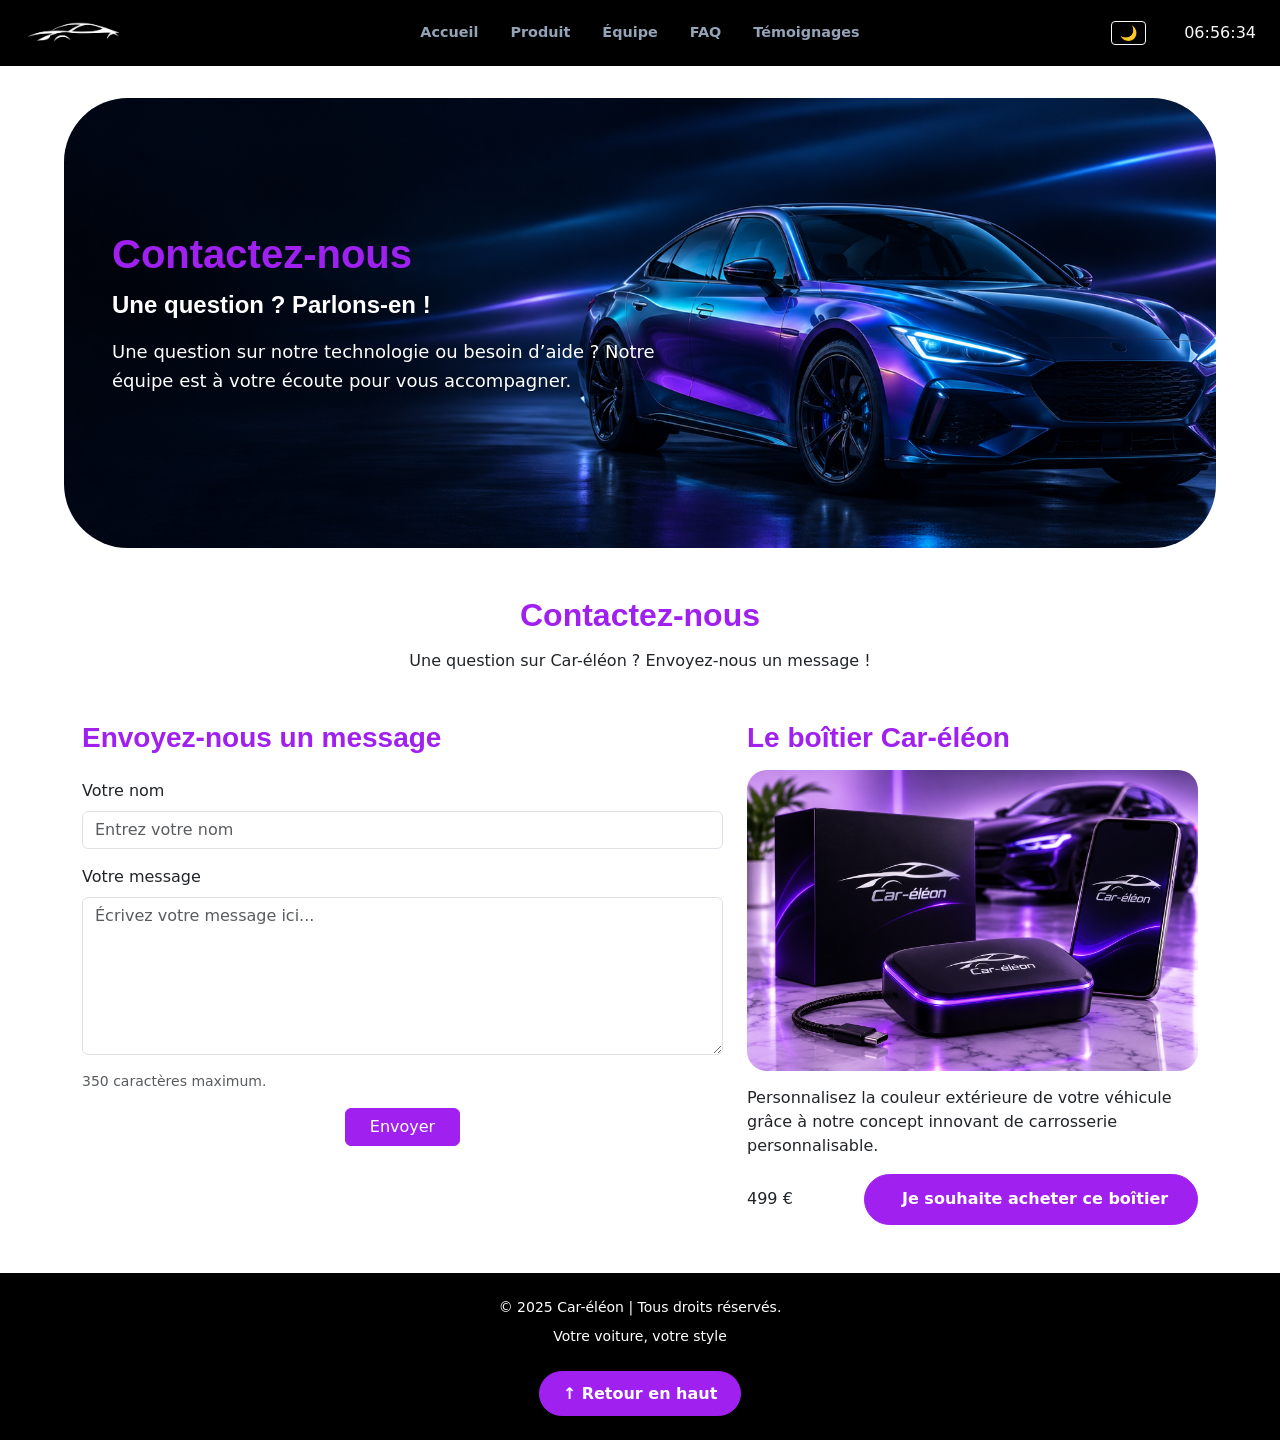
==== contact.html @ 33e38d56 "Wala push 1" ====
<!DOCTYPE html>
<!-- Définit la langue de la page en français -->
<html lang="fr">


<head>
    <!-- Définir l'encodage de la page -->
    <meta charset="UTF-8">
    <!-- Adaptation de la page aux écrans mobiles "BOOSTRAST" -->
    <meta name="viewport" content="width=device-width, initial-scale=1.0">
    <!-- Titre affiché dans l'onglet du navigateur -->
    <title>Car-éléon | Contact</title>
    <!-- Lier à ma page bootstrap -->
    <link href="https://cdn.jsdelivr.net/npm/bootstrap@5.3.3/dist/css/bootstrap.min.css" rel="stylesheet">
    <!-- Lier à ma page css -->
    <link href="css/style.css" type="text/css" rel="stylesheet">
</head>
 

<!-- Contenu visible de la page -->
<body id="haut" onload="UpdateClock()" onunload="KillClock()">

    <!-- En-tête du site : logo et navigation -->
    <header>
        <nav class="navbar navbar-expand-lg bg-black navbar-dark">
            <div class="container-fluid px-4">

                <!-- Le logo de l'entreprise -->
                <a href="accueil.html">
                    <img src="images/logocareleon.png" alt="Logo Car-éléon" width="100" height="50" class="object-fit-contain">
                </a>

                <!-- Bouton burger (mobile) -->
                <button class="navbar-toggler" type="button" data-bs-toggle="collapse" data-bs-target="#menu">
                    <span class="navbar-toggler-icon"></span>
                </button>

                <!-- Contient les liens de navigation générés par JavaScript -->
                <div class="collapse navbar-collapse" id="menu">
                    <ul class="navbar-nav mx-auto gap-lg-3" id="liens-menu">
                    </ul>
                </div>

                <!-- Horloge positionnée à droite -->
                <form id="theClock" class="ms-3 mb-0 d-flex align-items-center">

                    <button type="button"
                    id="darkModeToggle"
                    class="btn btn-sm btn-outline-light me-2"
                    onclick="toggleDisplayMode()"
                    aria-label="Activer le mode sombre"
                    aria-pressed="false">🌙</button>


                    <!-- Champ qui affiche l'heure -->
                    <input type="text"
                    id="theTime"
                    class="form-control-plaintext text-light text-end p-0 m-0"
                    value="--:--:--"
                    size="8"
                    readonly>
                </form>

            </div>
        </nav>
    </header>



    <!-- Section 1 : Bannière de la page contact -->
    <section class="banniere banniere-faq d-flex align-items-center text-white arrondi"
            aria-labelledby="titre-contact">

        <div class="texte-banniere d-flex flex-column align-items-start ms-3 ms-md-5">

            <h1 id="titre-contact">Contactez-nous</h1>

            <h2 class="slogan">Une question ? Parlons-en !</h2>

            <p class="description-banniere">
                Une question sur notre technologie ou besoin d’aide ?
                Notre équipe est à votre écoute pour vous accompagner.
            </p>

        </div>
    </section>



    <!-- SECTION 2 : Formulaire de contact -->
    <section id="sectionContact" class="py-5" aria-labelledby="titre-formulaire">

        <!-- Conteneur principal qui centre le contenu -->
        <div class="container">

            <!-- Titre et texte d'introduction du formulaire -->
            <div class="text-center mb-5">
                <h2 id="titre-formulaire">Contactez-nous</h2>
                <p>Une question sur Car-éléon ? Envoyez-nous un message !</p>
            </div>

            <!-- Organisation du contenu en deux colonnes sur les grands écrans -->
            <div class="row g-4 align-items-stretch">

                <!-- Première colonne : formulaire de contact -->
                <div class="col-12 col-lg-7">
                    <div class="carte-contact h-100">

                        <!-- Sous-titre du formulaire -->
                        <h3 class="mb-4">Envoyez-nous un message</h3>

                        <!-- Gestion de l'envoi avec JavaScript -->
                        <form id="contact" onsubmit="return false;">


                            <!-- Nom -->
                            <div class="mb-3">
                                <label for="Name" class="form-label">Votre nom</label>

                                <!-- Champ du nom obligatoire, limité à 100 caractères -->
                                <input
                                    type="text"
                                    class="form-control"
                                    id="Name"
                                    name="Name"
                                    maxlength="100"
                                    placeholder="Entrez votre nom"
                                    required>
                            </div>



                            <!-- Zone de saisie du message avec une limite de 350 caractères -->
                            <div class="mb-3">
                                <label id="lblMessage"
                                    for="Message"
                                    class="form-label">
                                    Votre message
                                </label>

                                <textarea
                                class="form-control"
                                id="Message"
                                name="Message"
                                rows="6"
                                maxlength="350"
                                placeholder="Écrivez votre message ici..."
                                oninput="countWordMessage(this)"
                                required></textarea>
                            </div>

                            <div class="form-text mb-3">
                                350 caractères maximum.
                            </div>



                            <!-- Conteneur qui centre le bouton d'envoi -->
                            <div class="text-center">
                                <button
                                    id="btnSend"
                                    class="btn btn-dark px-4"
                                    title="Envoyer"
                                    type="button"
                                    onclick="sendEmail(
                                    document.getElementById('Name').value,
                                    document.getElementById('Message').value
                                    )">

                                    <!-- Élément utilisé pour créer l'effet visuel du curseur -->


                                    <!-- Texte affiché sur le bouton -->
                                    Envoyer
                                </button>
                            </div>

                            <!-- Élément utilisé pour créer l'effet visuel du curseur -->
                            <div id="cursor" class="cursor"></div>


                        </form>
                    </div>
                </div>



                <!-- COLONNE DROITE : ACHAT DU BOÎTIER CAR-ÉLÉON -->
                <div class="col-12 col-lg-5">

                    <!-- Carte contenant les informations du boîtier -->
                    <div class="carte-produit h-100">


                        <!-- Titre présentant le produit -->
                        <h3>Le boîtier Car-éléon</h3>


                        <!-- Image représentant le boîtier Car-éléon -->
                        <img
                            src="images/achat.png"
                            alt="Boîtier électronique Car-éléon"
                            class="img-fluid image-boitier">


                        <!-- Description du fonctionnement et de l'intérêt du produit -->
                        <p>
                            Personnalisez la couleur extérieure de votre véhicule
                            grâce à notre concept innovant de carrosserie
                            personnalisable.
                        </p>


                        <!-- Prix et bouton d'achat alignés horizontalement -->
                        <div class="d-flex align-items-center justify-content-between gap-3 flex-wrap">

                            <!-- Prix du boîtier -->
                            <div class="prix-produit">499 €</div>

                            <!-- Bouton permettant au visiteur de manifester son intérêt pour l'achat -->
                            <button
                                type="button"
                                class="btn btn-achat"
                                id="interesseBoitier">


                                <!-- Icône de panier provenant de Bootstrap Icons -->
                                <i class="bi bi-cart3"></i>
                                Je souhaite acheter ce boîtier

                            </button>
                        </div>


                    </div>
                </div>
            </div>
        </div>
    </section>




    <!-- Pied de page commun à toutes les pages -->
    <footer class="footer bg-black text-white py-4 mt-0">
        <div class="container">

            <div class="row align-items-center">
                <!-- Informations Car-éléon à gauche -->
                <div class="col-12 text-center mb-3 mb-lg-0">
                    <p class="mb-2">
                        © 2025 Car-éléon | Tous droits réservés.
                    </p>

                    <p class="mb-0">
                        Votre voiture, votre style
                    </p>
                </div>

                <!-- Bouton retour en haut -->
                <div class="text-center mt-4">
                    <a href="#haut" class="btn btn-retour-haut">
                        ↑ Retour en haut
                    </a>
                </div>

            </div>
        </div>
    </footer>



    <script src="https://cdn.jsdelivr.net/npm/bootstrap@5.3.3/dist/js/bootstrap.bundle.min.js"></script>
    <script src="scripts/script.js"></script>
</body>
</html>
---- css/style.css ----
/*  Entete - nav-bar : NAVIGATION  */
/* Mode sombre */ 
/* Couleurs communes et composants qui utilisent des fonds explicites */
body {
    background-color: #ffffff;
    color: #212529;
    transition: background-color 0.2s ease, color 0.2s ease;
}


/* Applique un fond sombre et un texte clair lorsque le mode sombre est activé */
body.dark-mode {
    background-color: #1f1f1f !important;
    color: #f8f9fa;
}


/* Adapte les fonds des principales sections au mode sombre */
body.dark-mode .bg-light,
body.dark-mode .troisavantages,
body.dark-mode .couleurs-acceuil,
body.dark-mode .fonctionnement,
body.dark-mode .couleurs-produit,
body.dark-mode .video-produit,
body.dark-mode .avantages,
body.dark-mode .section-avis {
    background-color: #1f1f1f !important;
    color: #f8f9fa;
}


/* Assombrit les cartes tout en conservant un texte clair */
body.dark-mode .carte-avantage,
body.dark-mode .avantages .carte-avantage,
body.dark-mode .carte-avis,
body.dark-mode .card {
    background-color: #2b2b2b !important;
    color: #f8f9fa;
}


/* Modifie le fond et le texte de la section Notre vision */
body.dark-mode .notre-vision {
    background: #292929;
    color: #f8f9fa;
}


/* Éclaircit les paragraphes pour améliorer leur lisibilité en mode sombre */
body.dark-mode .couleurs-acceuil p,
body.dark-mode .fonctionnement .intro-section,
body.dark-mode .fonctionnement .etape p,
body.dark-mode .couleurs-produit p,
body.dark-mode .avantages .carte-avantage p,
body.dark-mode .card-text,
body.dark-mode .carte-avis .commentaire {
    color: #d7d7d7;
}


/* Adapte la couleur des titres au mode sombre */
body.dark-mode .fonctionnement h2,
body.dark-mode .fonctionnement .etape h3,
body.dark-mode .couleurs-produit h2,
body.dark-mode .card-title,
body.dark-mode .adresse h2,
body.dark-mode .carte-avis .date-client {
    color: #f8f9fa;
}


/* Personnalise le message d'information du diaporama en mode sombre */
body.dark-mode .couleurs-acceuil .alert {
    background-color: #33233d;
    color: #f8f9fa;
}


/* Personnalise la question ouverte de la FAQ en mode sombre */
body.dark-mode #faqAccordion .accordion-button:not(.collapsed) {
    background-color: #33233d;
    color: #d9a7ff;
}


/* Assombrit les questions et les réponses de la FAQ */
body.dark-mode #faqAccordion .accordion-button,
body.dark-mode #faqAccordion .accordion-body {
    background-color: #2b2b2b;
    color: #f8f9fa;
}


/* Assombrit les bordures des questions de la FAQ */
body.dark-mode #faqAccordion .accordion-item {
    border-color: #555;
}


/* Adapte les champs de saisie au mode sombre */
body.dark-mode input.form-control,
body.dark-mode textarea.form-control {
    background-color: #2b2b2b;
    color: #f8f9fa;
    border-color: #666;
}


/* Éclaircit le texte indicatif des champs de saisie */
body.dark-mode input.form-control::placeholder,
body.dark-mode textarea.form-control::placeholder {
    color: #adb5bd;
}


/* Heure */ 
/* Bouton placé juste à gauche de l'horloge */
#darkModeToggle {
    line-height: 1;
}

/* Ajuste la largeur de l'horloge selon son contenu */
#theTime {
    width: auto;
}




/* Liens des pages */
/* Définit la couleur, la taille et l'épaisseur des liens de navigation */
.navbar .nav-link {
    color: #94a3b8;  /* Gris bleuté quand le lien n'est pas actif */
    font-size: 0.9rem; /* Taille du texte */
    font-weight: 600;  /* Texte légèrement en gras */
}


/* Survol et page en cours : lien en blanc */
.navbar .nav-link:hover,
.navbar .nav-link.active {
    color: #ffffff;    
}


/* Page en cours : trait violet sous le lien */
.navbar .nav-link.active {
    border-bottom: 2px solid #A020F0; 
}


/* LIENS AU CENTRE DE LA BARRE (ordinateur) */
/* Ce bloc ne s'applique que sur les écrans de 992 px ou plus.
   En dessous, le menu burger garde son fonctionnement normal. */
@media (min-width: 992px) {

  .navbar .navbar-collapse {
    position: absolute;            /* Sort le menu du flux : le logo ne le pousse plus */
    left: 50%;                     /* Place le bord gauche du menu au milieu de la barre */
    transform: translateX(-50%);   /* Recule le menu de la moitié de sa largeur : il est pile centré */
    flex-grow: 0;                  /* Empêche le menu de s'étirer sur toute la largeur */
  }

}





/* Section 1 BANNIÈRES */
/* Mise en forme commune à toutes les bannières */
.banniere {
    min-height: 50vh;
    padding: 40px 0;
    background-position: center;
    background-size: cover;
    background-repeat: no-repeat;
    box-sizing: border-box;
}


/* Images différentes selon la page */
.banniere-accueil {
    background-image: url("../images/voitureaccueil.jpeg");
}

.banniere-produit {
    background-image: url("../images/boitier.jpg");
}

/* Image page Équipe */
.banniere-equipe {
    background-image: url("../images/equipe.png");
}

/* Image page Témoignages */
.banniere-temoignages {
    background-image: url("../images/voitureavis.png");
}

.banniere-faq {
    background-image: url("../images/fondfaq.png");
}


/* Arrondit les coins des bannières et masque les débordements */
.arrondi {
    border-radius: 4rem;
    margin: 2em clamp(1rem, 5vw, 8em) 0;
    overflow: hidden;
}



/* section 1 banniere : Bloc de texte commun */
/* Définit la largeur maximale du bloc de texte des bannières */
.texte-banniere {
    width: 100%;
    max-width: 650px;
    min-width: 0;
    box-sizing: border-box;
}


/* Adapte la taille du titre principal à la largeur de l'écran */
.texte-banniere h1 {
    font-size: clamp(1.75rem, 4vw, 2.5rem);
    line-height: 1.15;
    margin-bottom: 12px;
    font-family: Orbitron, sans-serif;
    overflow-wrap: break-word;
}


/* Adapte la taille du slogan à la largeur de l'écran */
.slogan {
    font-size: clamp(1.15rem, 2.5vw, 1.5rem);
    line-height: 1.3;
    margin-bottom: 18px;
    font-family: Montserrat, sans-serif;
    overflow-wrap: break-word;
}


/* Limite la largeur et améliore la lisibilité du texte de présentation */
.description-banniere {
    max-width: 550px;
    font-size: clamp(1rem, 1.5vw, 1.125rem);
    line-height: 1.6;
    margin: 0 0 20px;
    overflow-wrap: break-word;
}


/* Met en forme la phrase complémentaire de la page Équipe */
.accroche-banniere {
    font-size: clamp(0.95rem, 1.4vw, 1rem);
    line-height: 1.5;
    margin-top: 0;
    overflow-wrap: break-word;
}



/* ADAPTATION AUX TÉLÉPHONES*/
@media (max-width: 767.98px) {

    /* La bannière peut grandir si le texte prend plus de place */
    .banniere {
        min-height: 55vh;
        height: auto;
        padding: 32px 0;
    }

    /* Réduit les espaces sur les petits écrans */
    .texte-banniere {
        max-width: 100%;
    }

    /* Évite les marges trop importantes sur téléphone */
    .texte-banniere h1 {
        margin-bottom: 10px;
    }

    .slogan {
        margin-bottom: 14px;
    }

    /* Le bouton reste dans la largeur disponible */
    .banniere .btn {
        max-width: 100%;
        white-space: normal;
    }
}






/* Page d'accueil */
/* STYLE COMMUN AUX TROIS BOUTONS */
/* Harmonise l'apparence des boutons Technologie, Achat et Retour en haut */
.btn-technologie,
.btn-achat,
.btn-retour-haut {
    display: inline-flex;
    align-items: center;
    justify-content: center;
    gap: 8px;

    font-family: inherit;
    font-size: 1rem;
    font-weight: 600;
    line-height: 1.5;

    color: white;
    background-color: #A020F0;
    border: 1px solid #A020F0;
    border-radius: 2rem;

    padding: 0.8rem 1.8rem;
    text-decoration: none;


/* Rend progressifs les changements de couleur et de position */
    transition: background-color 0.3s ease,
                transform 0.3s ease;
}


/* EFFET AU SURVOL DES TROIS BOUTONS */
.btn-technologie:hover,
.btn-achat:hover,
.btn-retour-haut:hover {
    color: white;
    background-color: #8018C0;
    border-color: #8018C0;
    transform: translateY(-2px);
}


/* ICÔNE DU PANIER */
.btn-achat i {
    font-size: 1.2rem;
}


/* BOUTON RETOUR EN HAUT */

.btn-retour-haut {
    padding: 0.6rem 1.4rem;
}



/* Section 2 Page acceuil : Les avantages de Car-éléon */
/* Fond de la section */
.troisavantages,
.couleurs-acceuil,
.notre-vision {
    font-family: Helvetica, Arial, sans-serif;
}


/* TITRES DES SECTIONS */
.troisavantages h2,
.couleurs-acceuil h2,
.notre-vision h2 {
    color: #A020F0;
    font-size: 36px;
    font-weight: 700;
    margin-bottom: 25px;
}


/* SECTIONS 2 ET 3 */
.troisavantages,
.couleurs-acceuil {
    background-color: white;
}


/* SECTION 2 : AVANTAGES */
.troisavantages {
    padding: 60px 20px;
}

.carte-avantage {
    background-color: #F4F7FA;
    color: #24364B;
    padding: 40px 25px;
    min-height: 250px;
    border-radius: 16px;
    box-shadow: 0 6px 18px rgba(0, 0, 0, 0.12);
    transition: transform 0.3s ease, box-shadow 0.3s ease;
}

.carte-avantage img {
    width: 75px;
    height: 75px;
    object-fit: contain;
}

.carte-avantage p {
    font-size: 18px;
    line-height: 1.5;
    margin-bottom: 0;
}


@media (hover: hover) {
    .carte-avantage:hover {
        transform: translateY(-5px);
        box-shadow: 0 12px 25px rgba(0, 0, 0, 0.18);
    }
}


/* SECTION 3 page accueil : COULEURS */
.couleurs-acceuil {
    padding: 60px 20px;
}

.couleurs-acceuil h2 {
    margin-bottom: 15px;
}

.couleurs-acceuil p {
    color: #24364B;
    font-size: 18px;
    line-height: 1.5;
}

.couleurs-acceuil .alert {
    max-width: 600px;
    border: 2px solid #A020F0;
    border-radius: 12px;
    background-color: #f8f0ff;
    color: #24364B;
}

.diaporama-voiture {
    display: block;
    width: 50%;
    height: 250px;
    object-fit: contain;
    margin: 0 auto;
    cursor: pointer;
    border-radius: 20px; /* Coins arrondis */
    transition: transform 0.3s ease;
}

@media (hover: hover) {
    .diaporama-voiture:hover {
        transform: scale(1.05);
    }
}


/* SECTION 4 page acceuil : NOTRE VISION */
.notre-vision {
    background: linear-gradient(135deg, #F5F5F8, #E8E8EF);
    color: #24364B;
    padding: 60px 20px;
    margin: 0;
}

.notre-vision .surtitre-vision {
    color: #A020F0;
    font-size: 18px;
    font-weight: 600;
    letter-spacing: 2px;
    margin-bottom: 15px;
}

.notre-vision p:not(.surtitre-vision) {
    font-size: 18px;
    line-height: 1.5;
}

.image-vision {
    display: block;
    width: 100%;
    max-height: 400px;
    object-fit: cover;
    border-radius: 16px;
    box-shadow: 0 6px 18px rgba(0, 0, 0, 0.12);
}

/* BOUTON */
.btn-vision {
    background-color: #A020F0;
    color: white;
    border: 1px solid #A020F0;
    border-radius: 8px;
    padding: 12px 25px;
    font-size: 16px;
    font-weight: 600;
    text-decoration: none;
    transition: background-color 0.3s ease;
}

.btn-vision:hover {
    background-color: #8018C0;
    border-color: #8018C0;
    color: white;
}

/* ADAPTATION AUX TÉLÉPHONES */
@media (max-width: 767.98px) {
    .troisavantages,
    .couleurs-acceuil,
    .notre-vision {
        padding: 40px 15px;
    }

    .troisavantages h2,
    .couleurs-acceuil h2,
    .notre-vision h2 {
        font-size: 28px;
    }

    .carte-avantage {
        min-height: 200px;
        padding: 30px 20px;
    }

    .carte-avantage img {
        width: 65px;
        height: 65px;
    }

    .carte-avantage p {
        font-size: 17px;
    }

    .couleurs-acceuil p,
    .notre-vision p:not(.surtitre-vision) {
        font-size: 16px;
    }

    .diaporama-voiture {
        width: 90%;
        height: 180px;
    }

    .notre-vision .surtitre-vision {
        font-size: 16px;
    }

    .image-vision {
        max-height: 280px;
    }
}






/* PAGE PRODUIT */
/* Section 2 page produit : Comment ça fonctionne ? */
/* Fond blanc de la section */
.fonctionnement {
    background-color: white;
}

/* Style du titre */
.fonctionnement h2 {
    font-size: 1.3rem; /* Taille du titre */
    font-weight: 700; /* Titre en gras */
    color: #0f172a; /* Couleur bleu foncé */
}

/* Style du petit texte d'introduction */
.intro-section {
    font-size: 0.9rem; /* Texte assez petit */
    color: #64748b; /* Gris bleuté */
    line-height: 1.5; /* Espace entre les lignes */
}

/* Taille des images des étapes */
.fonctionnement .etape img {
    width: 50px; /* Largeur de l'image */
    height: 50px; /* Hauteur de l'image */
    border-radius: 50%;
    object-fit: cover;
     /* Garde l'image sans la déformer */
}

/* Style des titres des étapes */
.fonctionnement .etape h3 {
    font-size: 0.95rem; /* Taille du sous-titre */
    font-weight: 700; /* Texte en gras */
    color: #0f172a; /* Bleu foncé */
}

/* Style des explications sous les étapes */
.fonctionnement .etape p {
    font-size: 0.8rem; /* Taille du texte */
    color: #64748b; /* Gris bleuté */
    line-height: 1.5; /* Rend le texte plus facile à lire */
}

/* Image de l'application Car-éléon */
img.image-interactive {
    display: block;
    width: 100% !important;
    max-width: 900px !important;
    height: auto !important;
    margin: 15px auto;
    border-radius: 10px !important;
    object-fit: contain;

    /* Rend la rotation et l'ombre progressives */
    transition: transform 0.4s ease, box-shadow 0.4s ease;

    /* Indique que l'image est interactive */
    cursor: pointer;

    /* Ombre discrète au repos */
    box-shadow: 0 2px 8px rgba(0, 0, 0, 0.10);
}

/* Rotation et ombre lorsque la souris passe sur l'image */
img.image-interactive.rotation {
    transform: rotate(3deg);
    box-shadow: 0 8px 20px rgba(0, 0, 0, 0.25);
}



/* Section 3 page produit : Les couleurs disponibles */
/* Fond et bordure de la section */
.couleurs-produit {
    background-color: white; /* Fond blanc */
    border-bottom: 1px solid #e2e8f0; /* Fine ligne en bas */
}

/* Style du titre */
.couleurs-produit h2 {
    font-size: 1.3rem; /* Taille du titre */
    font-weight: 700; /* Titre en gras */
    color: #0f172a; /* Bleu foncé */
}

/* Affichage des images des couleurs */
.couleurs-produit img {
    width: 64px; /* Largeur de l'image */
    height: 64px; /* Hauteur de l'image */
    border-radius: 50%; /* Donne une forme ronde */
    object-fit: cover; /* Remplit le cercle sans déformer */
}

/* Style des noms des couleurs */
.couleurs-produit p {
    font-size: 0.8rem; /* Taille du texte */
    font-weight: 600; /* Texte légèrement en gras */
    color: #334155; /* Gris foncé */
}


/* Section 4 page produit : Une expérience automobile unique */
/* Fond légèrement gris pour cette section */
.avantages {
    background-color: #f8fafc;
}

/* Apparence des trois cartes */
.avantages .carte-avantage {
    background-color: white; /* Fond blanc */
    border-radius: 10px; /* Coins arrondis */
}

/* Style des icônes */
.icone-avantage {
    font-size: 1.8rem; /* Taille des icônes */
    color: #0f5786; /* Couleur bleue */
}

/* Style des titres des cartes */
.avantages .carte-avantage h3 {
    font-size: 1.2rem; /* Taille du titre */
    font-weight: bold; /* Titre en gras */
    color: #171717; /* Presque noir */
}

/* Style des textes des cartes */
.avantages .carte-avantage p {
    font-size: 0.95rem; /* Taille du texte */
    color: #555; /* Gris foncé */
    line-height: 1.6; /* Espace entre les lignes */
}


/* Adaptation aux téléphones */
@media (max-width: 576px) {
    img.image-application {
        max-width: 100%;
        margin: 15px auto;
    }
}


/* Section 5 page produit : Vidéo de présentation */
/* Fond blanc derrière la vidéo */
.video-produit {
    background-color: white;
}/* Footer commun à toutes les pages */
.footer {
    font-size: 14px;
}



/* PAGE EQUIPE  */
/* Section 2 : menbre des équipes */
/* Sélectionne les photos des membres */
.card-img-top {
    height: 250px; /* Définit la hauteur des photos à 250 pixels */
    object-fit: cover; /* Remplit l'espace sans déformer les photos */
}

/* Sélectionne les titres des cartes */
.card-title {
    font-size: 21px; /* Définit la taille du texte à 21 pixels */
    color: #0f1b2d; /* Définit la couleur du titre */
    margin-bottom: 8px; /* Ajoute un espace sous le titre */
}


/* Sélectionne les rôles des membres */
.role {
    color: #A020F0; /* Donne une couleur orange au rôle */
    font-weight: bold; /* Met le texte en gras */
    margin-bottom: 12px; /* Ajoute un espace sous le rôle */
}


/* Sélectionne les descriptions des membres */
.card-text {
    font-size: 14px; /* Définit la taille du texte à 14 pixels */
    line-height: 1.6; /* Augmente l'espace entre les lignes */
}


/* Ajoute une animation aux cartes */
.card {
    transition: transform 0.3s, box-shadow 0.3s; /* Rend les changements progressifs pendant 0,3 seconde */
}


/* Définit l'apparence des cartes au passage de la souris */
.card:hover {
    transform: translateY(-5px); /* Déplace légèrement la carte vers le haut */
    box-shadow: 0 8px 18px rgba(0, 0, 0, 0.15) !important; /* Ajoute une ombre autour de la carte */
}


/* Sélectionne les images des icônes e-mail dans les cartes */
.zone-email {
    display: flex; /* Utilise Flexbox pour organiser le contenu */
    justify-content: center; /* Centre le bouton horizontalement */
    align-items: center; /* Centre le bouton verticalement */
    margin-top: 20px; /* Ajoute un espace au-dessus du bouton */
}

/* Style du bouton enveloppe */
.bouton-email {
    display: inline-flex; /* Permet de centrer l'icône dans le bouton */
    justify-content: center; /* Centre l'icône horizontalement */
    align-items: center; /* Centre l'icône verticalement */

    width: 52px; /* Définit la largeur du bouton */
    height: 52px; /* Définit la hauteur du bouton */

    background-color: #A020F0; /* Définit la couleur violette du fond */
    color: #ffffff; /* Définit la couleur blanche de l'icône */

    border: 2px solid #A020F0; /* Ajoute une bordure violette */
    border-radius: 50%; /* Donne une forme circulaire au bouton */

    font-size: 25px; /* Définit la taille de l'icône */
    text-decoration: none; /* Supprime le soulignement du lien */

    transition: all 0.3s ease; /* Rend les changements plus fluides */
}

/* Effet appliqué lorsque la souris passe sur le bouton */
.bouton-email:hover {
    background-color: #8018C0; /* Assombrit le fond */
    border-color: #8018C0; /* Assombrit la bordure */
    color: #ffffff; /* Garde l'icône en blanc */

    transform: translateY(-4px) scale(1.08); /* Déplace légèrement le bouton vers le haut et l'agrandit */

    box-shadow: 0 5px 15px rgba(160, 32, 240, 0.35); /* Ajoute une ombre violette */
}

/* Style du bouton en mode clair */
body:not(.dark-mode) .bouton-email {
    background-color: #A020F0; /* Garde le fond violet */
    color: #ffffff; /* Garde l'icône blanche */
}

/* Style du bouton en mode sombre */
body.dark-mode .bouton-email {
    background-color: #A020F0; /* Définit le fond violet */
    color: #ffffff; /* Définit l'icône blanche */
    border-color: #A020F0; /* Garde la bordure violette */

    box-shadow: 0 0 12px rgba(160, 32, 240, 0.25); /* Ajoute une légère lueur violette */
}

/* Effet au survol en mode sombre */
body.dark-mode .bouton-email:hover {
    background-color: #8018C0; /* Assombrit le fond */
    color: #ffffff; /* Garde l'icône blanche */
    box-shadow: 0 0 18px rgba(160, 32, 240, 0.55); /* Renforce la lueur violette */
}

/* Adaptation du bouton aux petits écrans (téléphones) */
@media (max-width: 576px) {
    .bouton-email {
        width: 48px; /* Réduit la largeur du bouton */
        height: 48px; /* Réduit la hauteur du bouton */
        font-size: 23px; /* Réduit la taille de l'icône */
    }
}
/* PERSONNALISATION DE NOTRE LOCALISATION */
.adresse {
    width: 100%; /* La section prend toute la largeur disponible */
    text-align: center; /* Centre le contenu horizontalement */
}

/* TITRE */
.adresse h2 {
    font-size: 30px; /* Définit la taille du titre */
    font-weight: bold; /* Met le titre en gras */
    color: #000; /* Donne une couleur noire au titre */
    margin-bottom: 25px; /* Ajoute un espace sous le titre */
}

/* CARTE GOOGLE MAPS */
.adresse .map-container {
    width: 80%; /* La carte occupe 80% de la largeur */
    height: 350px; /* Définit la hauteur de la carte */
    margin: 0 auto; /* Centre la carte */
    border-radius: 30px; /* Arrondit les coins */
    overflow: hidden; /* Cache ce qui dépasse */
    box-shadow: 0 4px 15px rgba(0, 0, 0, 0.15); /* Ajoute une ombre */
    transition: box-shadow 0.4s ease, transform 0.4s ease; /* Anime les effets progressivement */
}

/* EFFET AU SURVOL EN MODE CLAIR */
.adresse .map-container:hover {
    box-shadow: 0 0 20px rgba(0, 123, 255, 0.6); /* Ajoute une ombre bleue */
    transform: scale(1.01); /* Agrandit légèrement la carte */
}

/* MODE SOMBRE */
body.dark-mode .adresse .map-container {
    box-shadow:
        0 0 15px rgba(160, 32, 240, 0.7), /* Première ombre violette */
        0 0 30px rgba(160, 32, 240, 0.5), /* Deuxième ombre violette */
        0 0 45px rgba(160, 32, 240, 0.3); /* Troisième ombre violette */
}

/* EFFET SOMBRE SUR GOOGLE MAPS */
body.dark-mode .adresse iframe {
    filter: invert(90%) hue-rotate(180deg); /* Inverse les couleurs pour créer un effet sombre */
}

/* IFRAME */
.adresse iframe {
    width: 100%; /* Prend toute la largeur du conteneur */
    height: 100%; /* Prend toute la hauteur du conteneur */
    border: none; /* Supprime la bordure */
    display: block; /* Affiche l'iframe en bloc */
}

/* RESPONSIVE : ADAPTATION AUX TÉLÉPHONES */
@media (max-width: 600px) {
    .adresse .map-container {
        width: 100%; /* Prend toute la largeur sur mobile */
        height: 250px; /* Réduit la hauteur */
        border-radius: 25px; /* Réduit l'arrondissement */
    }

    .adresse h2 {
        font-size: 24px; /* Réduit la taille du titre */
    }
}

/* PAGE FAQ */
/* Section 2 page faq : Question-réponse */
/* Personnalisation lorsque la question est ouverte */
#faqAccordion .accordion-button:not(.collapsed) {
  background-color: #f3e5ff; /* Applique un fond violet clair */
  color: #A020F0; /* Affiche le texte en violet */
}

/* Personnalisation lorsqu'il est sélectionné */
#faqAccordion .accordion-button:focus {
  border-color: #A020F0; /* la bordure en violet */
  box-shadow: 0 0 0 0.2rem rgba(160, 32, 240, 0.2);   /* Ajoute un halo violet transparent autour du bouton */

}

/* Espacement et arrondi des blocs de questions */
#faqAccordion .accordion-item {
  margin-bottom: 10px;
  border-radius: 8px;
  overflow: hidden;
}


/* Bouton de contact */
.btn-dark {
  background-color: #A020F0;
  border-color: #A020F0;
}

.btn-dark:hover {
  background-color: #8015c0;
  border-color: #8015c0;
}





/* PAGE CONTACT */
/* Couleur des champs lorsqu'on clique dessus */
#sectionContact .form-control:focus {
    border-color: #A020F0;
    box-shadow: 0 0 0 0.25rem rgba(160, 32, 240, 0.25);
}

/* Image du boîtier Car-éléon dans la partie achat */
.image-boitier {
    display: block;
    width: 100%;
    height: auto;
    border-radius: 20px; /* Coins arrondis */
    margin: 15px auto;
}

/* Titres de la page Contact */
/* Titres violets de la page Contact */
#titre-contact,
#titre-formulaire,
.carte-contact h3,
.carte-produit h3 {
    font-family: 'Orbitron', sans-serif;
    color: #A020F0;
    font-weight: 700;
}

/* Slogan dans la bannière */
#titre-contact + .slogan {
    font-family: 'Montserrat', sans-serif;
    font-weight: 600;
}

/* Titres des sections : taille adaptée */
#titre-formulaire {
    margin-bottom: 15px;
}

/* Petit effet au survol des titres de cartes, facultatif */
.carte-contact h3,
.carte-produit h3 {
    transition: color 0.3s ease;
}





/* PAGE Témoignages */ 
/* Section qui contient les avis */
.section-avis {
    background-color: #f5f5f5;
    padding: 40px 5%;
}

/* Organisation des six cartes : 3 colonnes */
.grille-avis {
    display: grid;
    grid-template-columns: repeat(3, 1fr);
    gap: 25px;
    max-width: 1200px;
    margin: auto;
}

/* Apparence des cartes de témoignages */
.carte-avis {
    background-color: white;
    border-radius: 12px;
    padding: 20px;
    box-shadow: 0 4px 12px rgba(0, 0, 0, 0.10);
    transition: transform 0.3s ease;
}

/* Effet au survol */
.carte-avis:hover {
    transform: scale(1.05);
}

/* Ligne contenant la photo et les étoiles */
.entete-avis {
    display: flex;
    align-items: center;
    gap: 15px;
    margin-bottom: 15px;
}

/* Photo ronde du client */
.photo-client {
    width: 60px;
    height: 60px;
    border-radius: 50%;
    object-fit: cover;
}

/* Image des cinq étoiles */
.etoiles {
    width: 110px;
    height: auto;
    object-fit: contain;
}

/* Commentaire du client */
.carte-avis .commentaire {
    font-size: 14px;
    line-height: 1.5;
    color: #444444;
    margin-bottom: 15px;
}

/* Nom du client */
.carte-avis .nom-client {
    font-weight: bold;
    font-size: 15px;
    margin-bottom: 4px;
}

/* Date de l'avis */
.carte-avis .date-client {
    font-size: 12px;
    color: #777777;
}
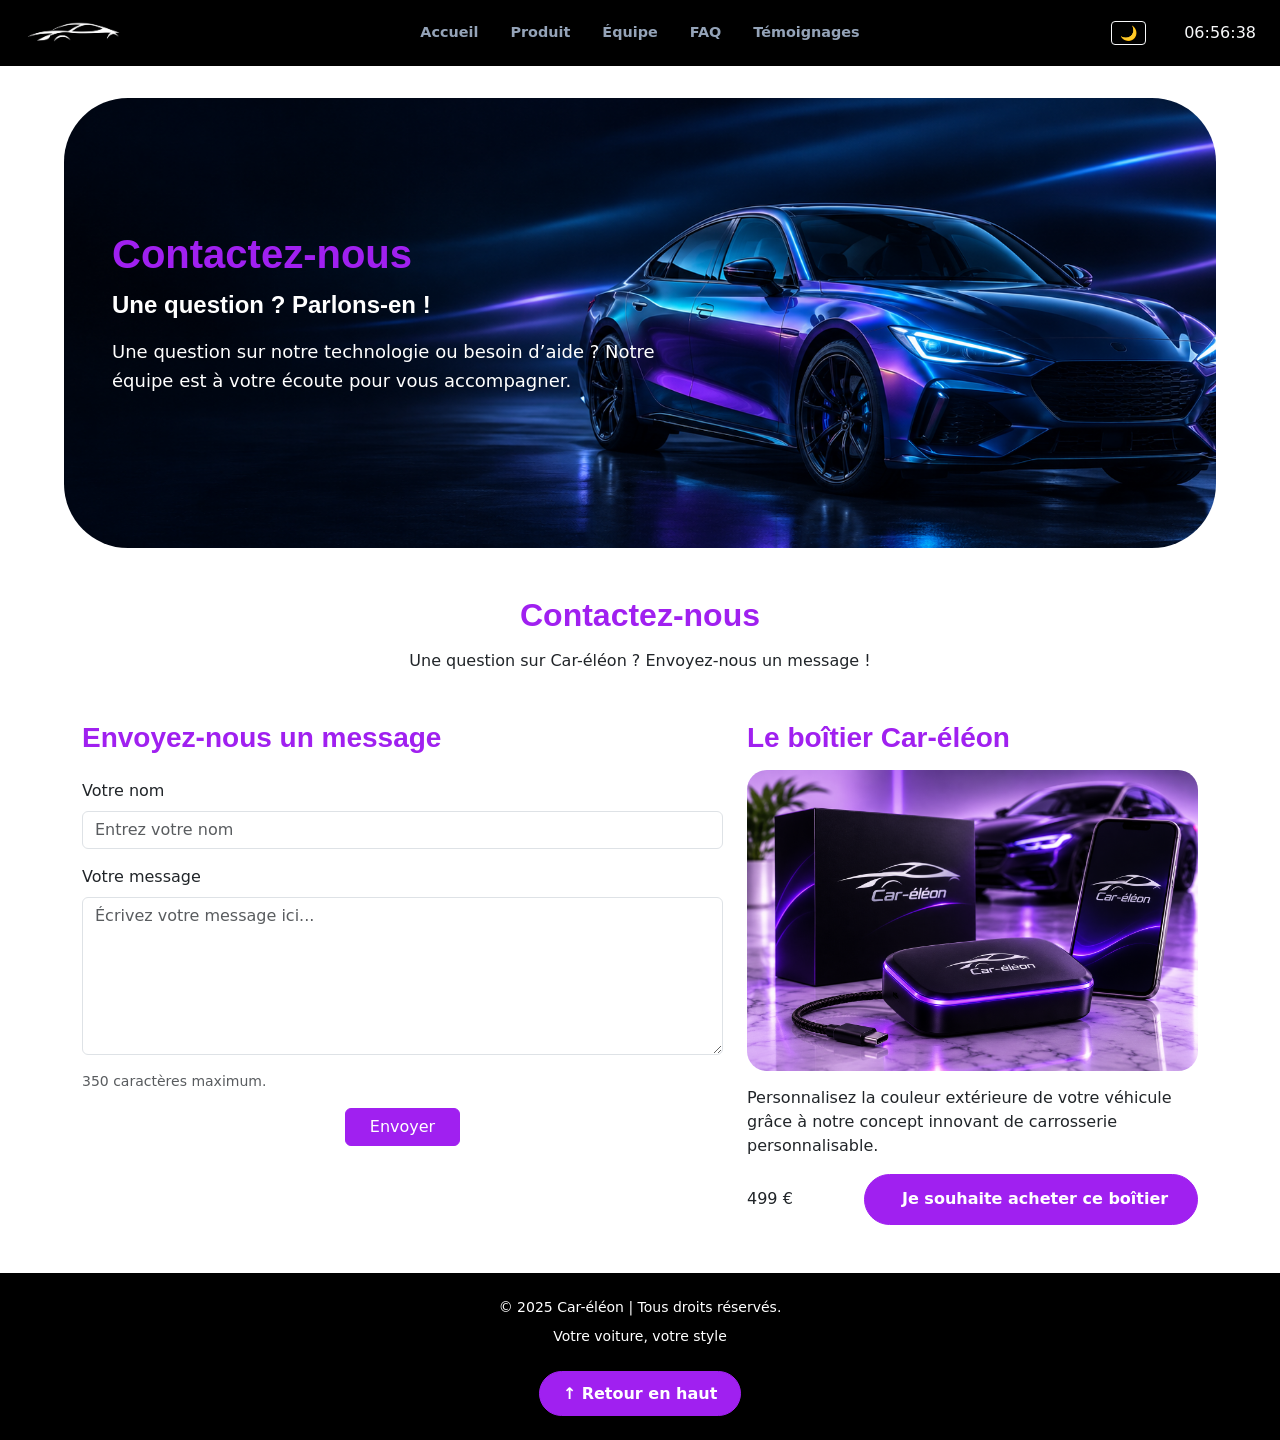
==== commit 93dc7f10: "Accueil to Index" ====
--- a/contact.html
+++ b/contact.html
@@ -26,7 +26,7 @@
             <div class="container-fluid px-4">
 
                 <!-- Le logo de l'entreprise -->
-                <a href="accueil.html">
+                <a href="index.html">
                     <img src="images/logocareleon.png" alt="Logo Car-éléon" width="100" height="50" class="object-fit-contain">
                 </a>
 
